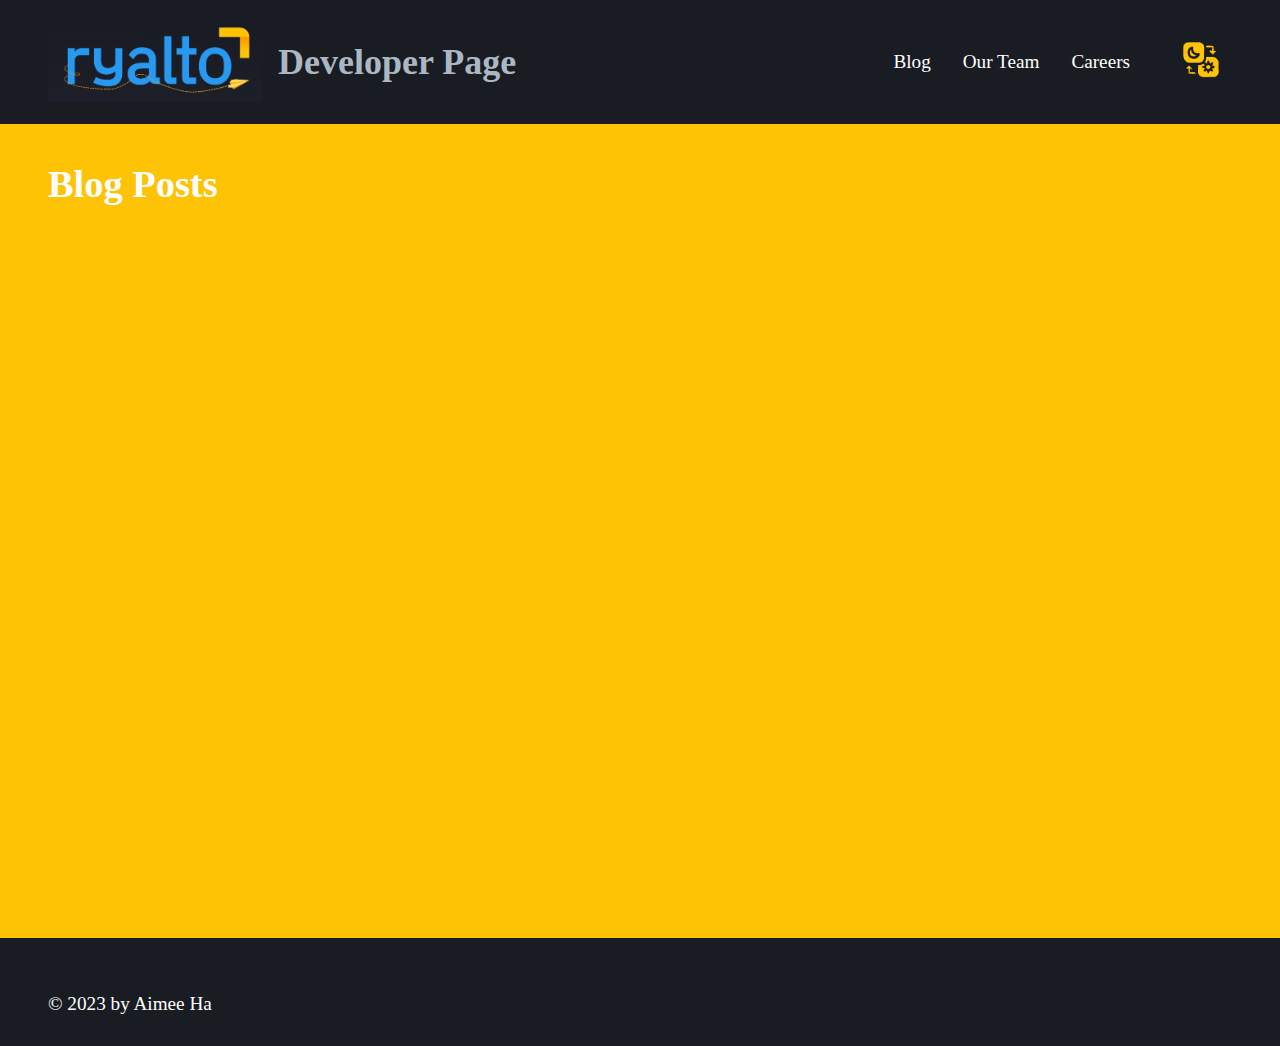
==== blog.html @ 580c1e3b "first commit" ====
<!DOCTYPE html>
<html lang="en">

<head>
  <meta charset="UTF-8">
  <title>Ryalto</title>
  <link rel="stylesheet" type="text/css" href="./static/index.css" />
</head>

<body>
  <nav>
    <a href="index.html" class="nav-logo">
      <img src="./static/logo.png" alt="Ryalto logo">
      <h2>Developer Page</h2>
    </a>

    <div class="nav-content">
      <ul class="nav-links">
        <li><a href="blog.html">Blog</a></li>
        <li><a href="team.html">Our Team</a></li>
        <li><a href="careers.html">Careers</a></li>
      </ul>

      <button class="toggle-button">
        <img src="./static/toggle.png" alt="Theme Toggle">
      </button>
    </div>
  </nav>

  <header>
    <h1>Blog Posts</h1>
  </header>

  <main>

  </main>

  <footer>
    <p>&copy; 2023 by Aimee Ha</p>
  </footer>
</body>

</html>
---- static/index.css ----
:root {
  --bg-black: #191c22;
  --post-black: #121212;
  --secondary-orange: #ff9700;
  --main-orange: #ffc306;
  --text-grey: #abb8c3;
  --header-grey: #2d3338;
  --text-size: 1.2rem;
  --header-size: 1.5rem;
  padding: 0;
  margin: 0;
}

body {
  background-color: var(--bg-black);
  color: white;
  font-size: var(--text-size);
  margin: 0;
}

a {
  text-decoration: none;
}

nav,
header,
main,
footer {
  padding: 12px 48px;
}

nav {
  height: 100px;
  display: flex;
  align-items: center;
  justify-content: space-between;
}

.nav-logo {
  display: flex;
  align-items: center;
  gap: 1rem;
  font-size: var(--header-size);
  color: var(--text-grey);
}

.nav-content {
  display: flex;
  align-items: center;
  gap: 2.5rem;
}

.nav-links {
  list-style: none;
  display: flex;
  gap: 2rem;
}

.nav-links li a {
  color: white;
}

.toggle-button {
  background-color: inherit;
  border: none;
}

.toggle-button img {
  width: 50px;
}

header {
  background-color: var(--main-orange);
  height: calc(100vh - 110px);
}
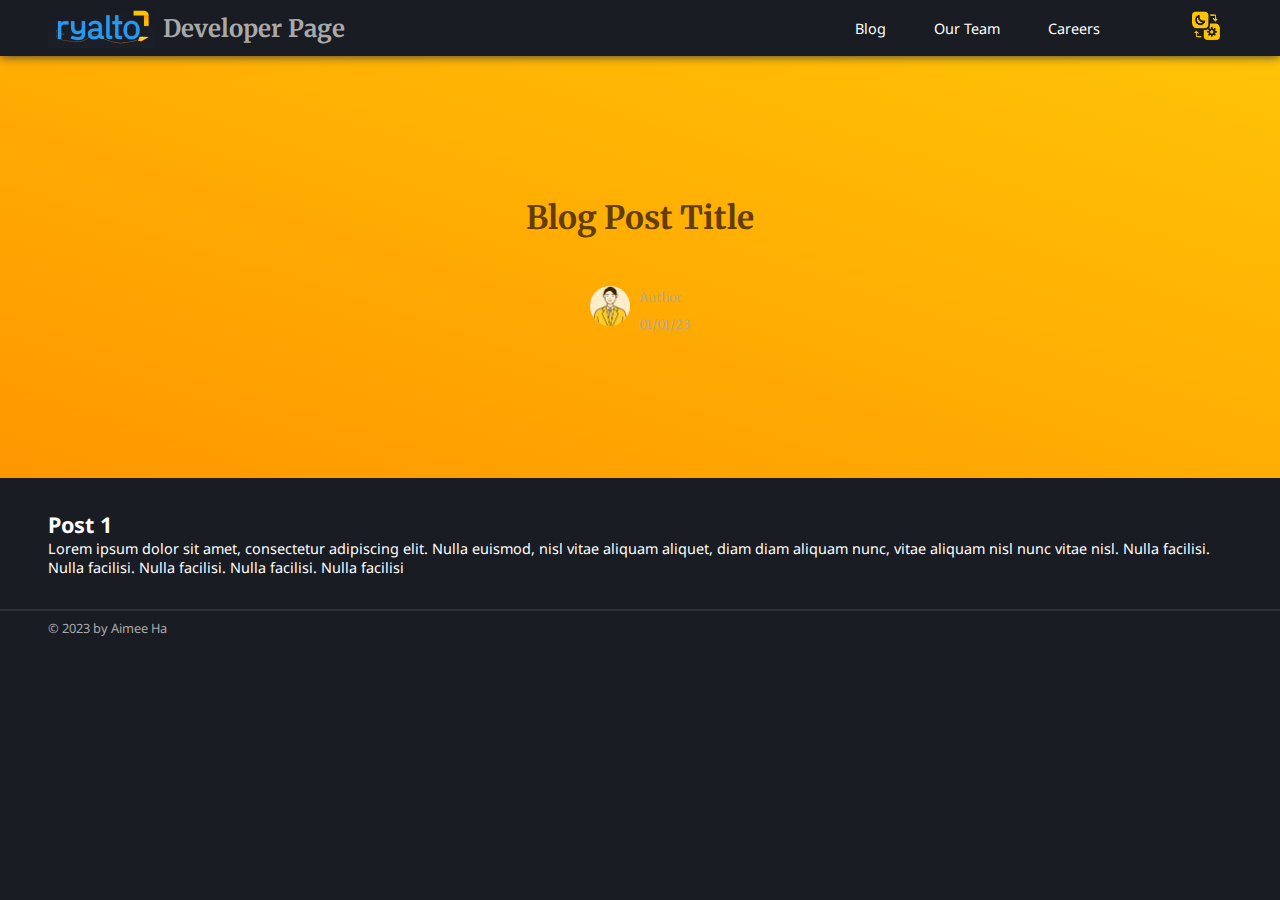
==== commit 75a2eeba: "main page done" ====
--- a/blog.html
+++ b/blog.html
@@ -9,16 +9,23 @@
 
 <body>
   <nav>
-    <a href="index.html" class="nav-logo">
-      <img src="./static/logo.png" alt="Ryalto logo">
-      <h2>Developer Page</h2>
-    </a>
+    <div class="nav-left">
+      <a href="index.html">
+        <img src="./static/logo.png" alt="Ryalto logo" id="logo">
+        <h2>Developer Page</h2>
+      </a>
 
-    <div class="nav-content">
+      <!-- hamburger menu only displays on screen width < 1024px -->
+      <button class="menu-button">
+        <img src="./static/hamburger.png" alt="Hamburger menu">
+      </button>
+    </div>
+
+    <div class="nav-right">
       <ul class="nav-links">
-        <li><a href="blog.html">Blog</a></li>
-        <li><a href="team.html">Our Team</a></li>
-        <li><a href="careers.html">Careers</a></li>
+        <li><a href="index.html#blog">Blog</a></li>
+        <li><a href="index.html#team">Our Team</a></li>
+        <li><a href="index.html#careers">Careers</a></li>
       </ul>
 
       <button class="toggle-button">
@@ -26,13 +33,24 @@
       </button>
     </div>
   </nav>
-
   <header>
-    <h1>Blog Posts</h1>
+    <h1>Blog Post Title</h1>
+    <p class="author-date">
+      <img src="./static/author.png" alt="Author">
+      <span>
+        <span>Author</span>
+        <span>01/01/23</span>
+      </span>
+    </p>
   </header>
 
   <main>
-
+    <article>
+      <h2>Post 1</h2>
+      <p>Lorem ipsum dolor sit amet, consectetur adipiscing elit. Nulla euismod, nisl vitae aliquam
+        aliquet, diam diam aliquam nunc, vitae aliquam nisl nunc vitae nisl. Nulla facilisi. Nulla
+        facilisi. Nulla facilisi. Nulla facilisi. Nulla facilisi
+    </article>
   </main>
 
   <footer>
--- a/static/index.css
+++ b/static/index.css
@@ -1,75 +1,428 @@
+@import url('https://fonts.googleapis.com/css2?family=Merriweather:ital,wght@0,400;0,700;1,400&family=Noto+Sans:wght@400;500;600;700&family=Noto+Serif+JP:wght@400;500&display=swap');
+
 :root {
   --bg-black: #191c22;
   --post-black: #121212;
   --secondary-orange: #ff9700;
   --main-orange: #ffc306;
-  --text-grey: #abb8c3;
+  --text-grey: #a9a9a9;
   --header-grey: #2d3338;
-  --text-size: 1.2rem;
-  --header-size: 1.5rem;
+  --text-size: 0.9rem;
+  --logo-size: 1rem;
+  --header-size: 2rem;
+  --title-font: 'Noto Sans', sans-serif;
+  --section-height: calc(100vh - 56px);
+  font-family: 'Merriweather', serif;
   padding: 0;
   margin: 0;
 }
 
+html {
+  scroll-behavior: smooth;
+  scroll-padding-top: 56px;
+}
+
 body {
   background-color: var(--bg-black);
-  color: white;
+  color: var(--bg-black);
   font-size: var(--text-size);
   margin: 0;
 }
 
 a {
   text-decoration: none;
+  cursor: pointer;
 }
 
 nav,
 header,
 main,
 footer {
-  padding: 12px 48px;
-}
-
+  padding: 0 48px;
+}
+
+h1,
+h2,
+h3,
+h4,
+p {
+  margin: 0;
+}
+
+/* -- NAVBAR -- */
 nav {
-  height: 100px;
+  height: 56px;
   display: flex;
   align-items: center;
   justify-content: space-between;
-}
-
-.nav-logo {
-  display: flex;
-  align-items: center;
-  gap: 1rem;
-  font-size: var(--header-size);
-  color: var(--text-grey);
-}
-
-.nav-content {
-  display: flex;
-  align-items: center;
-  gap: 2.5rem;
-}
-
-.nav-links {
+  position: sticky;
+  top: 0;
+  background-color: var(--bg-black);
+  box-shadow: 0 0 10px 0 var(--header-grey);
+  z-index: 1;
+}
+
+.nav-left,
+.nav-left > a {
+  display: flex;
+  align-items: center;
+  gap: 0.5rem;
+  font-size: var(--logo-size);
+  color: var(--text-grey);
+}
+
+#logo {
+  height: 40px;
+}
+
+.nav-right {
+  display: flex;
+  align-items: center;
+  gap: 5rem;
+  font-family: var(--title-font);
+}
+
+.nav-links,
+.footer-links {
   list-style: none;
   display: flex;
-  gap: 2rem;
-}
-
-.nav-links li a {
+  gap: 3rem;
+}
+
+.nav-links > li > a {
   color: white;
+}
+
+.nav-links > li > a:hover {
+  color: var(--main-orange);
+  transition: ease-in-out 0.3s;
 }
 
 .toggle-button {
   background-color: inherit;
   border: none;
-}
-
-.toggle-button img {
-  width: 50px;
-}
-
+  cursor: pointer;
+}
+
+.toggle-button > img {
+  width: 40px;
+}
+
+.menu-button {
+  display: none;
+}
+
+/* -- HEADER -- */
 header {
-  background-color: var(--main-orange);
-  height: calc(100vh - 110px);
-}
+  background-image: linear-gradient(to top right, #ff9700, #ffc306);
+  height: calc(var(--section-height) / 2);
+  display: flex;
+  flex-direction: column;
+  justify-content: center;
+  align-items: center;
+  gap: 3rem;
+  text-align: center;
+  text-wrap: balance;
+}
+
+header > h1 {
+  font-size: var(--header-size);
+  font-weight: 700;
+  color: #623d05;
+}
+
+header > p {
+  font-size: inherit;
+  color: #8a5f1f;
+  line-height: 1.8;
+}
+
+.searchbox {
+  display: flex;
+  align-items: center;
+  width: 480px;
+  height: 40px;
+  background-color: #ffebcc;
+  border: #e7a84b 1px solid;
+  border-radius: 16px;
+  box-shadow: 0 3px 6px rgba(0, 0, 0, 0.4), 0 5px 15px rgba(0, 0, 0, 0.1);
+}
+
+.searchbox input {
+  font-family: inherit;
+  font-size: 0.8rem;
+  border-radius: 16px;
+  padding: 0 0 0 42px;
+  width: inherit;
+  height: inherit;
+  border: none;
+  text-overflow: ellipsis;
+  background: transparent;
+  background-image: url('search.png');
+  background-size: 14px;
+  background-repeat: no-repeat;
+  background-position: 16px center;
+  transition: linear 100ms;
+  color: #757575;
+}
+
+.searchbox input:focus {
+  outline: none;
+  background-color: #fff5e6;
+  color: #623d05;
+  transition: linear 100ms;
+}
+
+/* -- MAIN -- */
+main {
+  display: flex;
+  flex-direction: column;
+  justify-content: center;
+  align-items: center;
+  height: fit-content;
+  padding: 2rem 3rem;
+  font-family: var(--title-font);
+  color: white;
+}
+
+/* BLOG SECTION */
+#blog {
+  width: 100%;
+  display: grid;
+  grid-template-columns: repeat(3, 1fr);
+  grid-template-rows: 1fr;
+  gap: 4rem;
+}
+
+.category {
+  border-radius: 16px;
+}
+
+.category > img {
+  width: 100%;
+  height: 280px;
+  object-fit: cover;
+  border-radius: 8px;
+}
+
+.category > h3,
+.posts-root {
+  padding: 1rem 0;
+}
+
+.posts-root {
+  display: flex;
+  flex-direction: column;
+  gap: 1.5rem;
+}
+
+.posts,
+.trending-posts {
+  display: flex;
+  flex-direction: column;
+  gap: 0.5rem;
+}
+
+.posts::after,
+.trending-posts::after {
+  content: '';
+  height: 2px;
+  width: 90px;
+  background-color: var(--secondary-orange);
+  border-radius: 8px;
+}
+
+.post-link {
+  color: inherit;
+}
+
+.posts:hover,
+.trending-posts:hover {
+  color: var(--secondary-orange);
+  transition: ease-in-out 0.3s;
+}
+
+.author-date {
+  font-size: 0.8rem;
+  color: var(--text-grey);
+  display: flex;
+  flex-direction: row;
+  gap: 0.6rem;
+  opacity: 0.8;
+}
+
+.author-date > img {
+  width: 40px;
+  height: 40px;
+  border-radius: 50%;
+}
+
+.author-date > span {
+  display: flex;
+  flex-direction: column;
+  align-items: flex-start;
+  justify-content: center;
+  gap: 0.2rem;
+}
+
+.view-more {
+  display: flex;
+  justify-content: flex-end;
+  align-items: center;
+  color: var(--secondary-orange);
+  font-size: 0.85rem;
+  font-weight: 500;
+}
+
+.view-more > span {
+  scale: 1.2;
+  margin-left: 0.5rem;
+  transition: ease-in-out 0.2s;
+}
+
+.view-more:hover > span {
+  transform: translateX(4px);
+  transition: ease-in-out 0.2s;
+}
+
+.category.trending {
+  display: flex;
+  flex-direction: column;
+  align-items: center;
+  margin-top: 1rem;
+}
+
+.category.trending > section {
+  padding: 0 1rem;
+}
+
+.category.trending h3 {
+  text-align: center;
+}
+
+/* TEAM SECTION */
+#team,
+#careers {
+  display: flex;
+  flex-direction: column;
+  align-items: center;
+  justify-content: center;
+  padding: 3rem 0;
+  gap: 1rem;
+}
+
+#team {
+  margin: 2rem 0;
+  width: calc(100% + 6rem);
+  background-color: var(--post-black);
+}
+
+#team > p,
+#careers > p {
+  color: var(--text-grey);
+}
+
+#team-members {
+  padding: 0;
+  margin: 3rem 0 0;
+  list-style: none;
+  display: grid;
+  grid-template-columns: repeat(6, 1fr);
+  grid-template-rows: repeat(2, 1fr);
+  gap: 2rem;
+}
+
+.individual {
+  display: flex;
+  flex-direction: column;
+  align-items: center;
+  justify-content: space-between;
+  gap: 0.5rem;
+  color: var(--text-grey);
+  font-size: 0.8rem;
+}
+
+.individual > img {
+  width: 100px;
+  border-radius: 50%;
+}
+
+/* CAREERS SECTION */
+#careers > p,
+#careers > a {
+  margin-bottom: 2.5rem;
+}
+
+/* -- FOOTER -- */
+footer {
+  width: inherit;
+  display: flex;
+  align-items: center;
+  justify-content: space-between;
+  padding: 0.5rem 3rem;
+  border-top: 2px solid var(--header-grey);
+  color: var(--text-grey);
+  font-family: var(--title-font);
+  font-size: 0.8rem;
+}
+
+.footer-links > li > a {
+  color: var(--text-grey);
+}
+
+/* -- RESPONSIVE -- */
+@media (width < 1024px) {
+  .nav-left a {
+    font-size: 0.8rem;
+  }
+
+  .nav-links {
+    display: none;
+  }
+
+  .menu-button {
+    display: flex;
+    background-color: inherit;
+    border: none;
+    cursor: pointer;
+  }
+
+  .menu-button img {
+    width: 40px;
+  }
+
+  .toggle-button {
+    display: none;
+  }
+
+  header {
+    height: fit-content;
+    padding: 2rem 3rem;
+  }
+
+  header p {
+    text-wrap: balance;
+  }
+
+  .searchbox {
+    width: 60%;
+  }
+
+  main {
+    padding: 1rem 2rem;
+  }
+
+  #blog {
+    grid-template-columns: repeat(1, 1fr);
+    gap: 2rem;
+  }
+
+  .category {
+    min-width: 320px;
+  }
+
+  #team-members {
+    grid-template-columns: repeat(3, 1fr);
+    grid-template-rows: repeat(4, 1fr);
+  }
+}
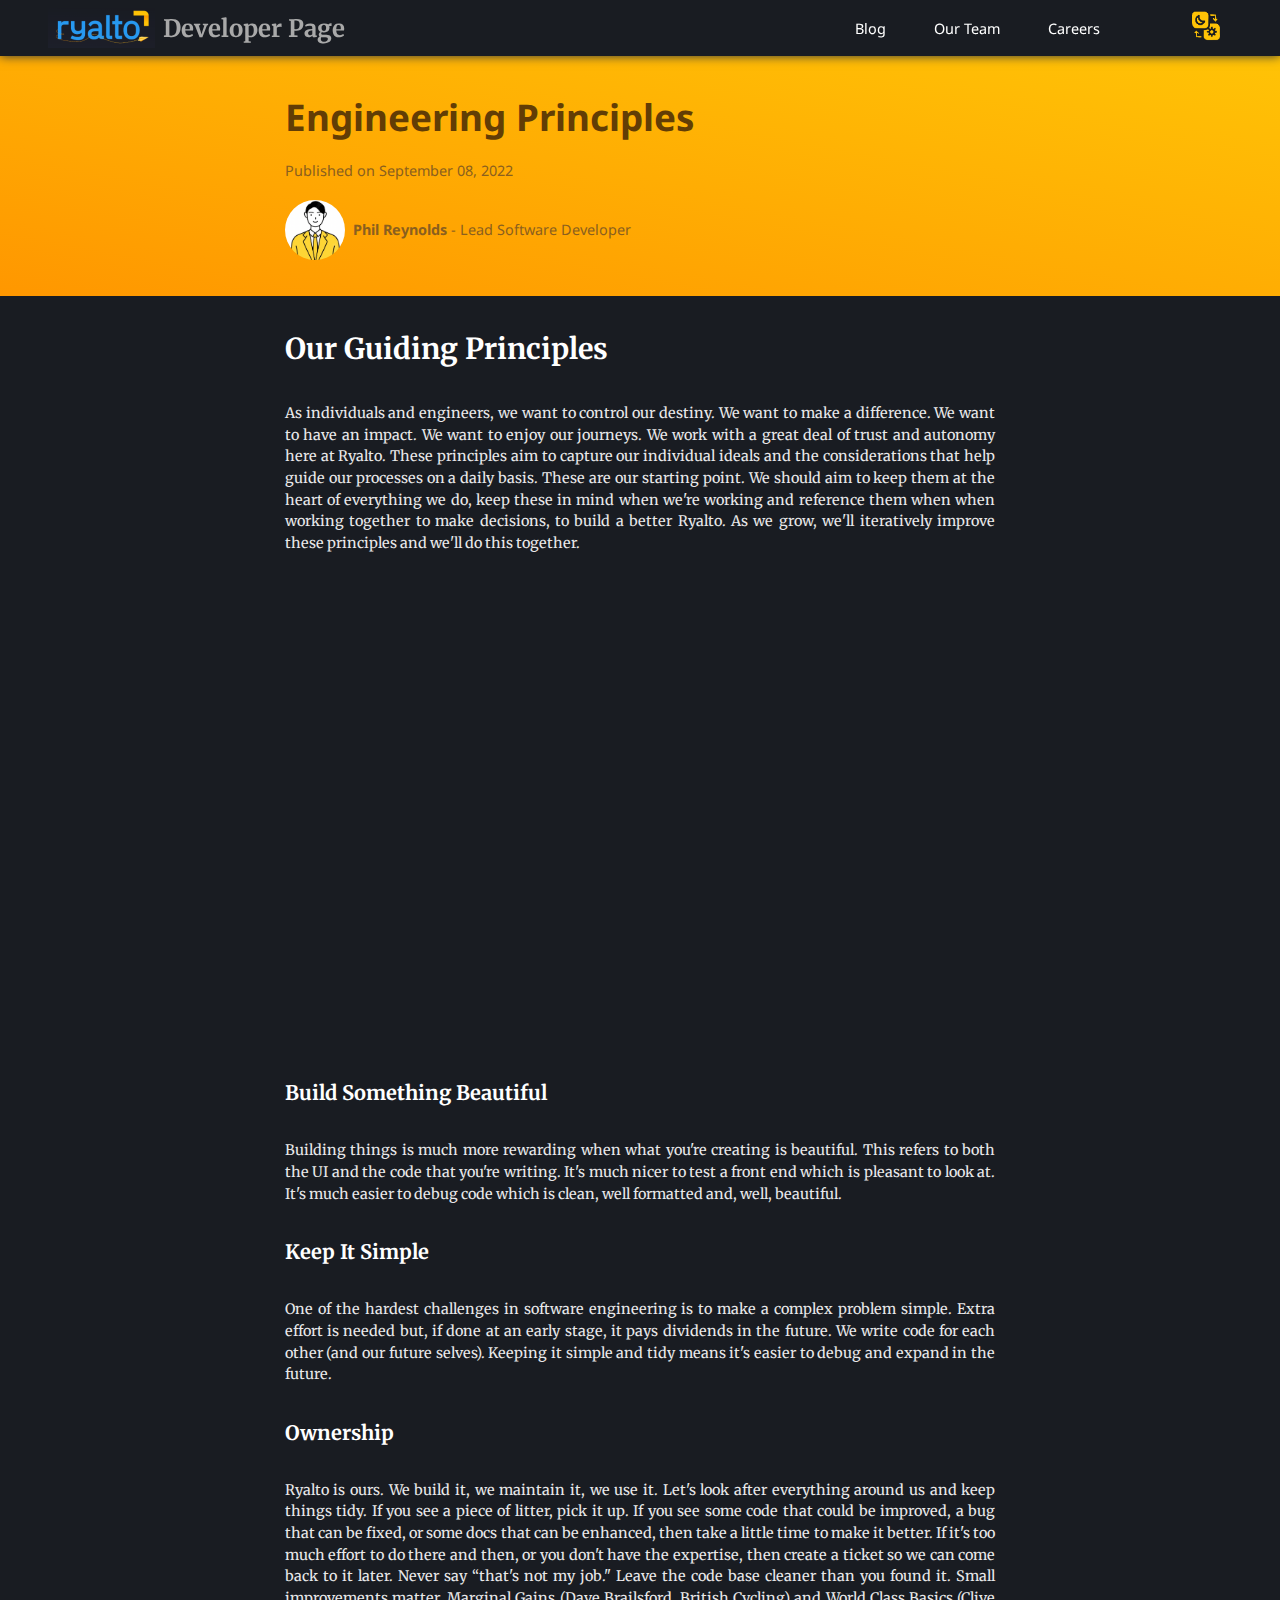
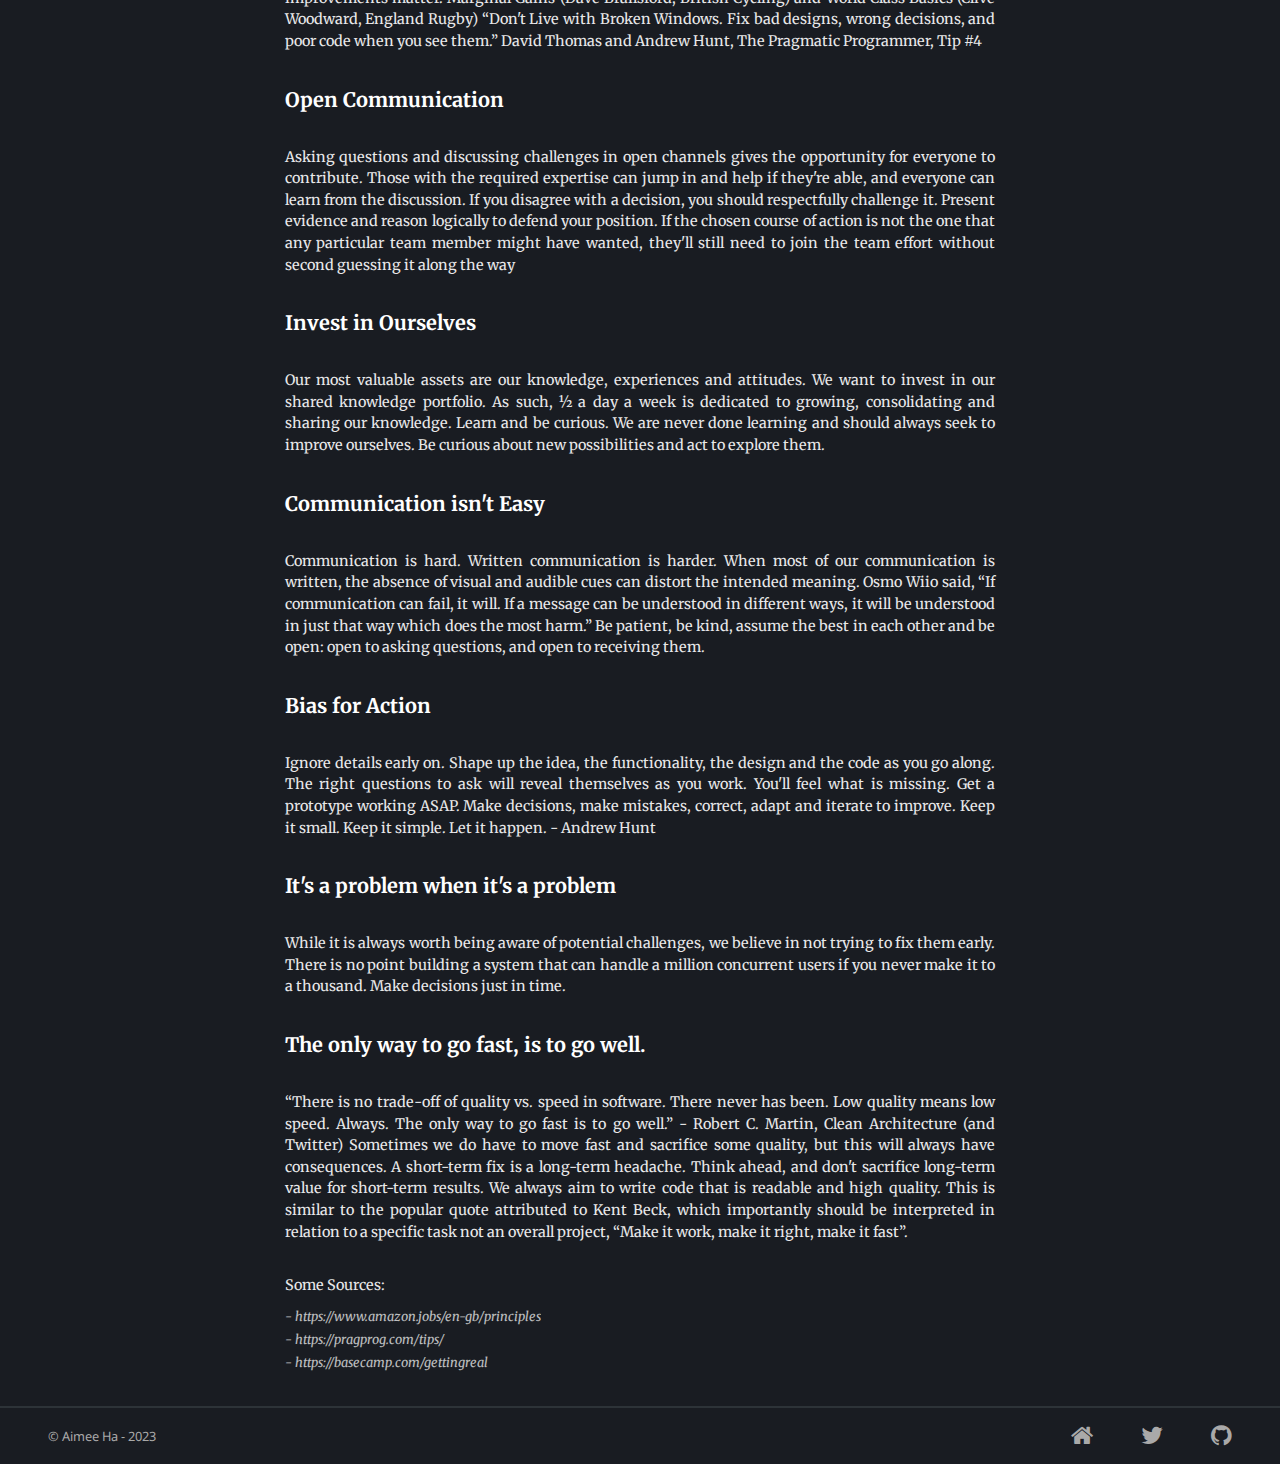
==== commit f40cd19b: "blog post ok" ====
--- a/blog.html
+++ b/blog.html
@@ -4,6 +4,8 @@
 <head>
   <meta charset="UTF-8">
   <title>Ryalto</title>
+  <link rel="stylesheet"
+    href="https://cdnjs.cloudflare.com/ajax/libs/font-awesome/4.7.0/css/font-awesome.min.css">
   <link rel="stylesheet" type="text/css" href="./static/index.css" />
 </head>
 
@@ -14,11 +16,6 @@
         <img src="./static/logo.png" alt="Ryalto logo" id="logo">
         <h2>Developer Page</h2>
       </a>
-
-      <!-- hamburger menu only displays on screen width < 1024px -->
-      <button class="menu-button">
-        <img src="./static/hamburger.png" alt="Hamburger menu">
-      </button>
     </div>
 
     <div class="nav-right">
@@ -31,30 +28,180 @@
       <button class="toggle-button">
         <img src="./static/toggle.png" alt="Theme Toggle">
       </button>
+      <!-- hamburger menu only displays on screen width < 1024px -->
+      <button class="menu-button">
+        <img src="./static/hamburger.png" alt="Hamburger menu">
+      </button>
     </div>
   </nav>
-  <header>
-    <h1>Blog Post Title</h1>
-    <p class="author-date">
+
+  <header class="blog-header">
+    <h1>Engineering Principles</h1>
+    <p>Published on September 08, 2022</p>
+    <p>
       <img src="./static/author.png" alt="Author">
       <span>
-        <span>Author</span>
-        <span>01/01/23</span>
+        <span><strong>Phil Reynolds</strong></span>
+        <span>-</span>
+        <span>Lead Software Developer</span>
       </span>
     </p>
   </header>
 
-  <main>
-    <article>
-      <h2>Post 1</h2>
-      <p>Lorem ipsum dolor sit amet, consectetur adipiscing elit. Nulla euismod, nisl vitae aliquam
-        aliquet, diam diam aliquam nunc, vitae aliquam nisl nunc vitae nisl. Nulla facilisi. Nulla
-        facilisi. Nulla facilisi. Nulla facilisi. Nulla facilisi
+  <main class="blog-main">
+    <article class="blog-content">
+      <h2>Our Guiding Principles</h2>
+      <p>As individuals and engineers, we want to control our destiny. We want to make a difference.
+        We want to have an impact. We want to enjoy our journeys.
+
+        We work with a great deal of trust and autonomy here at Ryalto. These principles aim to
+        capture our individual ideals and the considerations that help guide our processes on a
+        daily basis.
+
+        These are our starting point. We should aim to keep them at the heart of everything we do,
+        keep these in mind when we're working and reference them when when working together to make
+        decisions, to build a better Ryalto.
+
+        As we grow, we'll iteratively improve these principles and we'll do this together.</p>
+
+      <iframe
+        src="https://docs.google.com/presentation/d/e/2PACX-1vTFyXqlx9_ywp6XojhK5ypZimtjaxCajpRno3ZxtYoFZULR0AQ2ZKrbQwHbu_W9pPMzhmzLrTeJxOKO/embed?start=false&loop=false&delayms=3000"
+        frameborder="0" width="inherit" height="460px" allowfullscreen="true"
+        mozallowfullscreen="true" webkitallowfullscreen="true"></iframe>
+
+      <h3>Build Something Beautiful</h3>
+      <p>Building things is much more rewarding when what you're creating is beautiful. This refers
+        to
+        both the UI and the code that you're writing. It's much nicer to test a front end which is
+        pleasant to look at. It's much easier to debug code which is clean, well formatted and,
+        well,
+        beautiful.</p>
+
+      <h3>Keep It Simple</h3>
+      <p>One of the hardest challenges in software engineering is to make a complex problem simple.
+        Extra effort is needed but, if done at an early stage, it pays dividends in the future.
+
+        We write code for each other (and our future selves). Keeping it simple and tidy means it's
+        easier to debug and expand in the future.</p>
+
+      <h3>Ownership</h3>
+      <p>Ryalto is ours. We build it, we maintain it, we use it. Let's look after everything around
+        us
+        and keep things tidy. If you see a piece of litter, pick it up.
+
+        If you see some code that could be improved, a bug that can be fixed, or some docs that can
+        be
+        enhanced, then take a little time to make it better. If it's too much effort to do there and
+        then, or you don't have the expertise, then create a ticket so we can come back to it later.
+        Never say “that's not my job."
+
+        Leave the code base cleaner than you found it. Small improvements matter.
+
+        Marginal Gains (Dave Brailsford, British Cycling) and World Class Basics (Clive Woodward,
+        England Rugby)
+
+        “Don't Live with Broken Windows. Fix bad designs, wrong decisions, and poor code when you
+        see
+        them.” David Thomas and Andrew Hunt, The Pragmatic Programmer, Tip #4
+      </p>
+
+      <h3>Open Communication</h3>
+      <p>Asking questions and discussing challenges in open channels gives the opportunity for
+        everyone
+        to contribute. Those with the required expertise can jump in and help if they're able, and
+        everyone can learn from the discussion.
+
+        If you disagree with a decision, you should respectfully challenge it. Present evidence and
+        reason logically to defend your position. If the chosen course of action is not the one that
+        any particular team member might have wanted, they'll still need to join the team effort
+        without second guessing it along the way</p>
+
+      <h3>Invest in Ourselves</h3>
+      <p> Our most valuable assets are our knowledge, experiences and attitudes. We want to invest
+        in
+        our shared knowledge portfolio. As such, ½ a day a week is dedicated to growing,
+        consolidating
+        and sharing our knowledge.
+
+        Learn and be curious. We are never done learning and should always seek to improve
+        ourselves.
+        Be curious about new possibilities and act to explore them.</p>
+
+      <h3>Communication isn't Easy</h3>
+      <p>Communication is hard. Written communication is harder. When most of our communication is
+        written, the absence of visual and audible cues can distort the intended meaning. Osmo Wiio
+        said, “If communication can fail, it will. If a message can be understood in different ways,
+        it will be understood in just that way which does the most harm.”
+
+        Be patient, be kind, assume the best in each other and be open: open to asking questions,
+        and
+        open to receiving them.</p>
+
+      <h3>Bias for Action</h3>
+      <p> Ignore details early on. Shape up the idea, the functionality, the design and the code as
+        you
+        go along. The right questions to ask will reveal themselves as you work. You'll feel what is
+        missing. Get a prototype working ASAP. Make decisions, make mistakes, correct, adapt and
+        iterate to improve.
+
+        Keep it small. Keep it simple. Let it happen. - Andrew Hunt</p>
+
+      <h3>It's a problem when it's a problem</h3>
+      <p>While it is always worth being aware of potential challenges, we believe in not trying to
+        fix
+        them early. There is no point building a system that can handle a million concurrent users
+        if
+        you never make it to a thousand. Make decisions just in time.
+      </p>
+
+      <h3>The only way to go fast, is to go well.</h3>
+      <p>“There is no trade-off of quality vs. speed in software. There never has been. Low quality
+        means low speed. Always. The only way to go fast is to go well.” - Robert C. Martin, Clean
+        Architecture (and Twitter)
+
+        Sometimes we do have to move fast and sacrifice some quality, but this will always have
+        consequences. A short-term fix is a long-term headache. Think ahead, and don't sacrifice
+        long-term value for short-term results. We always aim to write code that is readable and
+        high
+        quality.
+
+        This is similar to the popular quote attributed to Kent Beck, which importantly should be
+        interpreted in relation to a specific task not an overall project, “Make it work, make it
+        right, make it fast”.
+      </p>
+
+      <p>
+        Some Sources:
+        <span>
+          <i>
+            - https://www.amazon.jobs/en-gb/principles<br />
+            - https://pragprog.com/tips/<br />
+            - https://basecamp.com/gettingreal<br />
+          </i>
+        </span>
+      </p>
     </article>
   </main>
 
   <footer>
-    <p>&copy; 2023 by Aimee Ha</p>
+    <p>&copy; Aimee Ha - 2023</p>
+    <ul class="footer-links">
+      <li>
+        <a href="https://ryalto.group/">
+          <i class="fa fa-home" style="font-size:24px"></i>
+        </a>
+      </li>
+      <li>
+        <a href="https://twitter.com/ryalto">
+          <i class="fa fa-twitter" style="font-size:24px"></i>
+        </a>
+      </li>
+      <li>
+        <a href="https://github.com/ryalto">
+          <i class="fa fa-github" style="font-size:24px"></i>
+        </a>
+      </li>
+    </ul>
   </footer>
 </body>
 
--- a/static/index.css
+++ b/static/index.css
@@ -62,7 +62,6 @@
   z-index: 1;
 }
 
-.nav-left,
 .nav-left > a {
   display: flex;
   align-items: center;
@@ -356,10 +355,11 @@
 /* -- FOOTER -- */
 footer {
   width: inherit;
+  height: 56px;
   display: flex;
   align-items: center;
   justify-content: space-between;
-  padding: 0.5rem 3rem;
+  padding: 0 3rem;
   border-top: 2px solid var(--header-grey);
   color: var(--text-grey);
   font-family: var(--title-font);
@@ -368,6 +368,72 @@
 
 .footer-links > li > a {
   color: var(--text-grey);
+}
+
+/* -- BLOG POST CONTENT -- */
+.blog-header {
+  height: 240px;
+  font-family: var(--title-font);
+  gap: 1rem;
+}
+
+.blog-header > h1,
+.blog-header > p {
+  width: 60%;
+  text-align: left;
+  display: flex;
+  align-items: center;
+  gap: 0.5rem;
+}
+
+.blog-header > h1 {
+  font-size: 2.3rem;
+}
+
+.blog-header img {
+  width: 60px;
+  height: 60px;
+  border-radius: 50%;
+}
+
+.blog-main {
+  min-height: calc(var(--section-height) - 360px);
+  font-family: inherit;
+  font-weight: 400;
+  line-height: 1.5;
+}
+
+.blog-content {
+  width: 60%;
+  text-align: justify;
+  display: flex;
+  flex-direction: column;
+  gap: 2rem;
+}
+
+.blog-content > h2 {
+  font-size: 1.8rem;
+}
+
+.blog-content > h3 {
+  font-size: 1.25rem;
+}
+
+.blog-content > h4 {
+  font-size: 1rem;
+}
+
+.blog-content > p {
+  display: flex;
+  flex-direction: column;
+  gap: 0.5rem;
+  opacity: 0.9;
+}
+
+.blog-content span {
+  font-size: 0.8rem;
+  line-height: 1.8;
+  opacity: 0.8;
 }
 
 /* -- RESPONSIVE -- */
@@ -425,4 +491,11 @@
     grid-template-columns: repeat(3, 1fr);
     grid-template-rows: repeat(4, 1fr);
   }
-}
+
+  .blog-header > h1,
+  .blog-header > p,
+  .blog-content {
+    width: 100%;
+    padding: 0 2rem;
+  }
+}
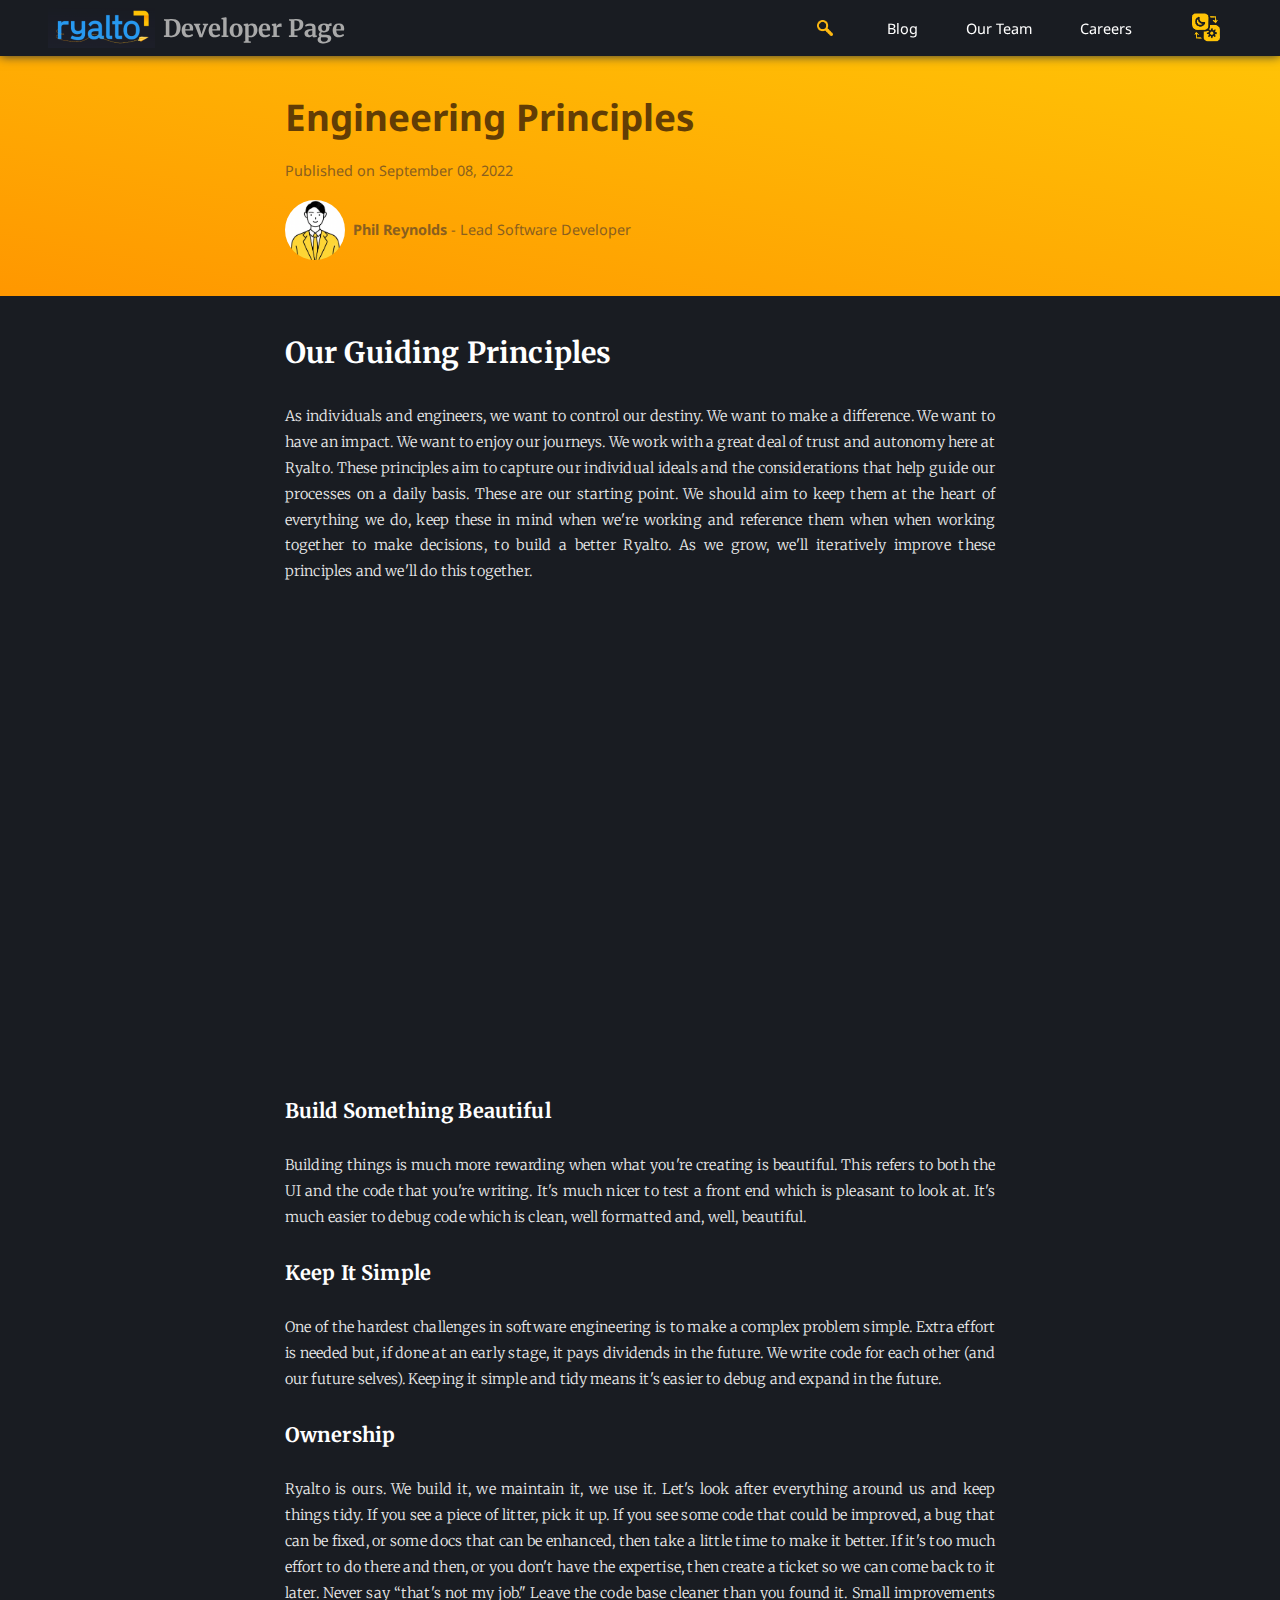
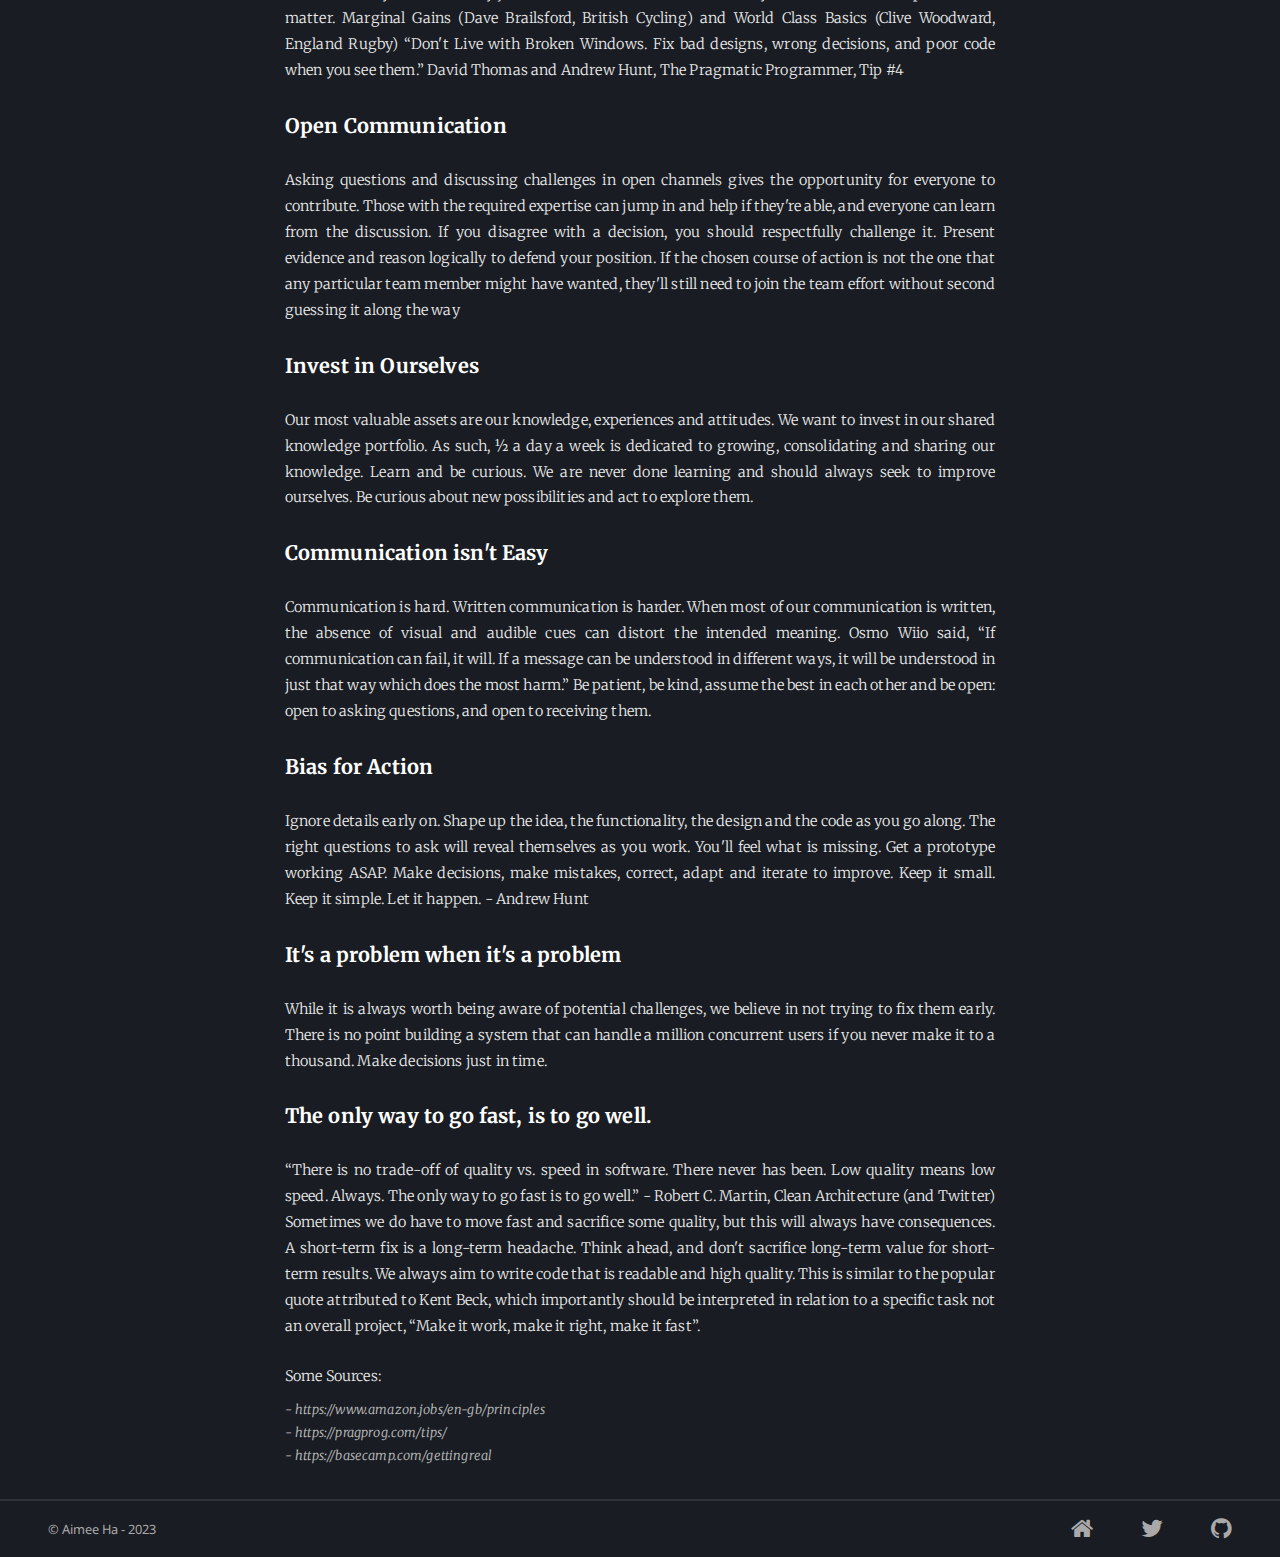
==== commit 8224bd40: "added search.html" ====
--- a/blog.html
+++ b/blog.html
@@ -11,20 +11,18 @@
 
 <body>
   <nav>
-    <div class="nav-left">
-      <a href="index.html">
-        <img src="./static/logo.png" alt="Ryalto logo" id="logo">
-        <h2>Developer Page</h2>
-      </a>
-    </div>
-
-    <div class="nav-right">
-      <ul class="nav-links">
-        <li><a href="index.html#blog">Blog</a></li>
-        <li><a href="index.html#team">Our Team</a></li>
-        <li><a href="index.html#careers">Careers</a></li>
-      </ul>
-
+    <a href="index.html" class="nav-left">
+      <img src="./static/logo.png" alt="Ryalto logo" id="logo">
+      <h2>Developer Page</h2>
+    </a>
+
+    <ul class="nav-right">
+      <button class="toggle-button">
+        <img src="./static/yellow-search.png" alt="Search" style="width: 16px;">
+      </button>
+      <li class="nav-links"><a href="index.html#blog">Blog</a></li>
+      <li class="nav-links"><a href="index.html#team">Our Team</a></li>
+      <li class="nav-links"><a href="index.html#careers">Careers</a></li>
       <button class="toggle-button">
         <img src="./static/toggle.png" alt="Theme Toggle">
       </button>
@@ -32,7 +30,7 @@
       <button class="menu-button">
         <img src="./static/hamburger.png" alt="Hamburger menu">
       </button>
-    </div>
+    </ul>
   </nav>
 
   <header class="blog-header">
--- a/static/index.css
+++ b/static/index.css
@@ -1,4 +1,4 @@
-@import url('https://fonts.googleapis.com/css2?family=Merriweather:ital,wght@0,400;0,700;1,400&family=Noto+Sans:wght@400;500;600;700&family=Noto+Serif+JP:wght@400;500&display=swap');
+@import url('https://fonts.googleapis.com/css2?family=Merriweather:ital,wght@0,300;0,400;0,700;1,300;1,400&family=Noto+Sans:wght@400;500;600;700&family=Noto+Serif+JP:wght@400;500&display=swap');
 
 :root {
   --bg-black: #191c22;
@@ -38,7 +38,7 @@
 header,
 main,
 footer {
-  padding: 0 48px;
+  padding: 0 3rem;
 }
 
 h1,
@@ -62,7 +62,7 @@
   z-index: 1;
 }
 
-.nav-left > a {
+.nav-left {
   display: flex;
   align-items: center;
   gap: 0.5rem;
@@ -74,25 +74,25 @@
   height: 40px;
 }
 
-.nav-right {
-  display: flex;
-  align-items: center;
-  gap: 5rem;
+.nav-right,
+.footer-links {
+  display: flex;
+  align-items: center;
+  gap: 3rem;
   font-family: var(--title-font);
 }
 
 .nav-links,
 .footer-links {
   list-style: none;
-  display: flex;
-  gap: 3rem;
-}
-
-.nav-links > li > a {
+}
+
+.nav-links > a {
   color: white;
 }
 
-.nav-links > li > a:hover {
+.nav-links > a:hover,
+.nav-left:hover {
   color: var(--main-orange);
   transition: ease-in-out 0.3s;
 }
@@ -101,6 +101,8 @@
   background-color: inherit;
   border: none;
   cursor: pointer;
+  display: flex;
+  align-items: center;
 }
 
 .toggle-button > img {
@@ -215,15 +217,7 @@
   gap: 1.5rem;
 }
 
-.posts,
-.trending-posts {
-  display: flex;
-  flex-direction: column;
-  gap: 0.5rem;
-}
-
-.posts::after,
-.trending-posts::after {
+.post-link::after {
   content: '';
   height: 2px;
   width: 90px;
@@ -231,8 +225,12 @@
   border-radius: 8px;
 }
 
-.post-link {
+.post-link,
+.result-link {
   color: inherit;
+  display: flex;
+  flex-direction: column;
+  gap: 0.5rem;
 }
 
 .posts:hover,
@@ -370,6 +368,11 @@
   color: var(--text-grey);
 }
 
+.footer-links > li > a:hover {
+  color: var(--main-orange);
+  transition: ease-in-out 0.3s;
+}
+
 /* -- BLOG POST CONTENT -- */
 .blog-header {
   height: 240px;
@@ -380,6 +383,7 @@
 .blog-header > h1,
 .blog-header > p {
   width: 60%;
+  max-width: 800px;
   text-align: left;
   display: flex;
   align-items: center;
@@ -400,19 +404,22 @@
   min-height: calc(var(--section-height) - 360px);
   font-family: inherit;
   font-weight: 400;
-  line-height: 1.5;
+  line-height: 1.8;
+  letter-spacing: 0.01rem;
 }
 
 .blog-content {
   width: 60%;
+  max-width: 800px;
   text-align: justify;
   display: flex;
   flex-direction: column;
-  gap: 2rem;
+  gap: 1.5rem;
 }
 
 .blog-content > h2 {
   font-size: 1.8rem;
+  text-align: left;
 }
 
 .blog-content > h3 {
@@ -428,6 +435,7 @@
   flex-direction: column;
   gap: 0.5rem;
   opacity: 0.9;
+  font-weight: 300;
 }
 
 .blog-content span {
@@ -436,9 +444,58 @@
   opacity: 0.8;
 }
 
+/* -- SEARCH PAGE -- */
+.search-header {
+  background-image: none;
+  height: fit-content;
+  padding: 3rem 0 0;
+}
+
+.searchbox.search-page,
+.search-results,
+.search-end {
+  max-width: 800px;
+  width: 60%;
+}
+
+.searchbox.search-page > input {
+  width: 100%;
+}
+
+.search-results {
+  display: flex;
+  flex-direction: column;
+  align-items: center;
+}
+
+.search-post {
+  display: flex;
+  flex-direction: column;
+  align-items: center;
+  justify-content: center;
+  gap: 1rem;
+  width: 100%;
+  min-height: 72px;
+  text-overflow: ellipsis;
+  border-bottom: 1px solid var(--secondary-orange);
+  padding: 1.5rem 0;
+}
+
+.search-post:hover {
+  color: var(--secondary-orange);
+  transition: ease-in-out 0.3s;
+}
+
+.search-end {
+  text-align: center;
+  margin: 2rem 0 1rem;
+  color: var(--text-grey);
+  font-family: 'Merriweather', serif;
+}
+
 /* -- RESPONSIVE -- */
 @media (width < 1024px) {
-  .nav-left a {
+  .nav-left {
     font-size: 0.8rem;
   }
 
@@ -494,8 +551,27 @@
 
   .blog-header > h1,
   .blog-header > p,
-  .blog-content {
+  .blog-content,
+  .search-results {
     width: 100%;
     padding: 0 2rem;
   }
-}
+
+  .searchbox.search-page {
+    width: 80%;
+    max-width: 800px;
+  }
+
+  .search-post {
+    padding: 1rem;
+  }
+
+  nav,
+  footer {
+    padding: 0 1rem;
+  }
+
+  .footer-links {
+    gap: 1rem;
+  }
+}
